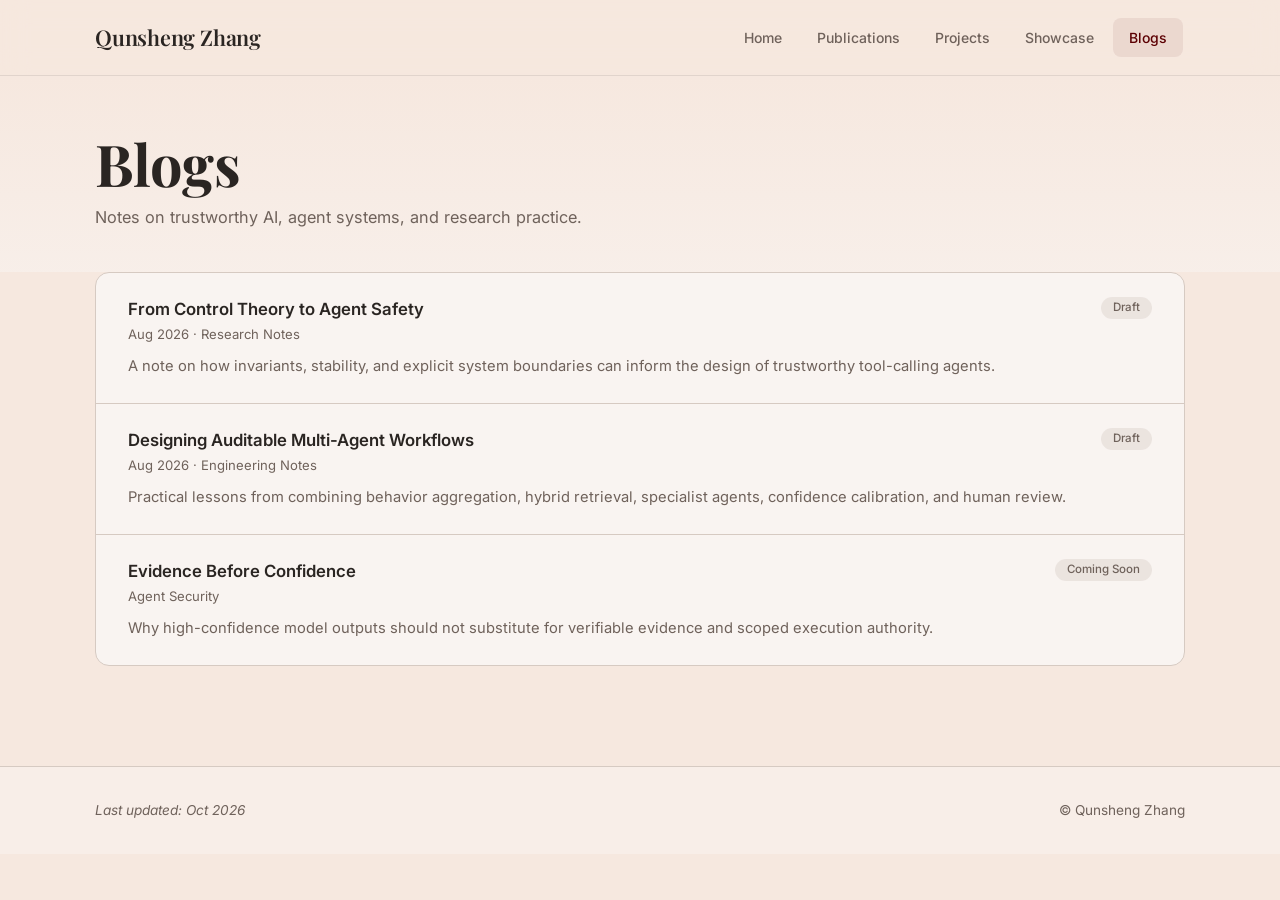
==== blog.html @ fd95a117 "Redesign site with warm editorial academic style" ====
<!doctype html>
<html lang="en">
  <head>
    <meta charset="utf-8" />
    <meta name="viewport" content="width=device-width, initial-scale=1, shrink-to-fit=no" />
    <meta name="theme-color" content="#f6e8df" />
    <title>Blogs - Qunsheng Zhang</title>
    <link rel="stylesheet" href="https://cdnjs.cloudflare.com/ajax/libs/twitter-bootstrap/4.6.0/css/bootstrap.min.css" />
    <link rel="stylesheet" href="https://cdnjs.cloudflare.com/ajax/libs/font-awesome/6.5.1/css/all.min.css" />
    <link rel="preconnect" href="https://fonts.googleapis.com" />
    <link rel="preconnect" href="https://fonts.gstatic.com" crossorigin />
    <link
      href="https://fonts.googleapis.com/css2?family=Inter:wght@400;500;600;700&family=Playfair+Display:wght@400;500;600;700&display=swap"
      rel="stylesheet"
    />
    <link rel="icon" href="assets/favicon.svg" type="image/svg+xml" />
    <link rel="stylesheet" href="styles.css" />
  </head>
  <body class="bg-light">
    <nav class="navbar navbar-expand-md navbar-light fixed-top mb-5">
      <div class="container">
        <a class="navbar-brand" href="index.html">Qunsheng Zhang</a>
        <button class="navbar-toggler" type="button" data-toggle="collapse" data-target="#navbarResponsive" aria-controls="navbarResponsive" aria-expanded="false" aria-label="Toggle navigation"><i class="fas fa-bars"></i> Menu</button>
        <div class="collapse navbar-collapse" id="navbarResponsive">
          <ul class="navbar-nav ml-auto">
            <li class="nav-item"><a class="nav-link" href="index.html">Home</a></li>
            <li class="nav-item"><a class="nav-link" href="publications.html">Publications</a></li>
            <li class="nav-item"><a class="nav-link" href="projects.html">Projects</a></li>
            <li class="nav-item"><a class="nav-link" href="showcase.html">Showcase</a></li>
            <li class="nav-item active"><a class="nav-link" href="blog.html">Blogs</a></li>
          </ul>
        </div>
      </div>
    </nav>

    <main>
      <section class="page-hero">
        <div class="container">
          <h1>Blogs</h1>
          <p>Notes on trustworthy AI, agent systems, and research practice.</p>
        </div>
      </section>

      <section class="section">
        <div class="container">
          <div class="panel panel-flush">
            <article class="blog-item">
              <div class="d-flex align-items-start">
                <h5>From Control Theory to Agent Safety</h5>
                <span class="badge badge-light blog-status">Draft</span>
              </div>
              <p class="blog-meta">Aug 2026 · Research Notes</p>
              <p>A note on how invariants, stability, and explicit system boundaries can inform the design of trustworthy tool-calling agents.</p>
            </article>

            <article class="blog-item">
              <div class="d-flex align-items-start">
                <h5>Designing Auditable Multi-Agent Workflows</h5>
                <span class="badge badge-light blog-status">Draft</span>
              </div>
              <p class="blog-meta">Aug 2026 · Engineering Notes</p>
              <p>Practical lessons from combining behavior aggregation, hybrid retrieval, specialist agents, confidence calibration, and human review.</p>
            </article>

            <article class="blog-item">
              <div class="d-flex align-items-start">
                <h5>Evidence Before Confidence</h5>
                <span class="badge badge-light blog-status">Coming Soon</span>
              </div>
              <p class="blog-meta">Agent Security</p>
              <p>Why high-confidence model outputs should not substitute for verifiable evidence and scoped execution authority.</p>
            </article>
          </div>
        </div>
      </section>
    </main>

    <footer class="footer">
      <div class="container">
        <div class="row">
          <div class="col-6"><div><i>Last updated: Oct 2026</i></div></div>
          <div class="col-6"><div class="text-right">© <span id="year"></span> Qunsheng Zhang</div></div>
        </div>
      </div>
    </footer>
    <script src="https://cdnjs.cloudflare.com/ajax/libs/jquery/3.5.1/jquery.min.js"></script>
    <script src="https://cdnjs.cloudflare.com/ajax/libs/popper.js/1.14.7/umd/popper.min.js"></script>
    <script src="https://cdnjs.cloudflare.com/ajax/libs/twitter-bootstrap/4.6.0/js/bootstrap.min.js"></script>
    <script src="script.js"></script>
  </body>
</html>
---- styles.css ----
@charset "utf-8";

/* ------------------------------------------------------------------
   Design tokens
------------------------------------------------------------------ */
:root {
  --bg: #f6e8df;
  --bg-soft: #f9f4f1;
  --card: #f9f4f1;
  --fg: #2a2522;
  --muted: #e0d7d1;
  --muted-fg: #6f625b;
  --border: #d6cac2;
  --primary: #5c0003;
  --primary-soft: rgba(92, 0, 3, 0.07);
  --primary-fg: #fbf0e9;
  --serif: "Playfair Display", Georgia, "Times New Roman", serif;
  --sans: "Inter", system-ui, -apple-system, "Segoe UI", sans-serif;
  --radius: 14px;
  --maxw: 1120px;
}

/* ------------------------------------------------------------------
   Base
------------------------------------------------------------------ */
* {
  -webkit-font-smoothing: antialiased;
  -moz-osx-font-smoothing: grayscale;
}

html {
  scroll-behavior: smooth;
}

body {
  padding-top: 76px;
  background-color: var(--bg);
  color: var(--fg);
  font-family: var(--sans);
  font-size: 1rem;
  line-height: 1.7;
}

h1,
h2,
h3,
h4,
.h1,
.h2,
.h3,
.h4 {
  font-family: var(--serif);
  font-weight: 600;
  letter-spacing: -0.01em;
  color: var(--fg);
}

h1 {
  font-size: clamp(2.5rem, 4.5vw, 3.6rem);
  font-weight: 700;
  line-height: 1.08;
}

h2 {
  font-size: clamp(1.7rem, 3vw, 2.2rem);
  line-height: 1.2;
}

h3 {
  font-size: 1.45rem;
}

h5,
.h5 {
  font-family: var(--sans);
  font-size: 1.05rem;
  font-weight: 600;
  line-height: 1.45;
  letter-spacing: 0;
  color: var(--fg);
}

h6,
.h6 {
  font-family: var(--sans);
  font-size: 0.72rem;
  font-weight: 600;
  letter-spacing: 0.14em;
  text-transform: uppercase;
  color: var(--muted-fg);
}

p {
  margin-bottom: 1rem;
}

a {
  color: var(--primary);
  text-decoration: none;
  transition: color 0.18s ease, opacity 0.18s ease;
}

a:hover {
  color: var(--primary);
  text-decoration: underline;
  text-underline-offset: 2px;
}

strong,
b {
  font-weight: 600;
  color: var(--fg);
}

em {
  font-style: italic;
}

hr {
  margin: 2rem 0;
  border-top: 1px solid var(--border);
}

::selection {
  background: rgba(92, 0, 3, 0.14);
}

.text-muted {
  color: var(--muted-fg) !important;
}

.small,
small {
  font-size: 0.86rem;
}

.bg-light {
  background-color: var(--bg) !important;
}

.bg-white {
  background-color: var(--card) !important;
}

.border-gray {
  border-color: var(--border) !important;
}

.no-break {
  white-space: nowrap;
}

.container {
  max-width: var(--maxw);
}

/* ------------------------------------------------------------------
   Navigation
------------------------------------------------------------------ */
.navbar {
  min-height: 76px;
  padding: 0.55rem 0;
  background-color: rgba(246, 232, 223, 0.88) !important;
  -webkit-backdrop-filter: blur(14px);
  backdrop-filter: blur(14px);
  border-bottom: 1px solid rgba(214, 202, 194, 0.65);
}

.navbar-brand {
  font-family: var(--serif);
  font-size: 1.35rem;
  font-weight: 600;
  color: var(--fg) !important;
  letter-spacing: -0.01em;
}

.navbar-brand strong {
  font-weight: 600;
}

.navbar-brand:hover {
  color: var(--primary) !important;
  text-decoration: none;
}

.navbar-nav .nav-link {
  margin: 0 0.1rem;
  padding: 0.48rem 1rem !important;
  border-radius: 8px;
  color: var(--muted-fg) !important;
  font-family: var(--sans);
  font-size: 0.875rem;
  font-weight: 500;
  transition: background-color 0.18s ease, color 0.18s ease;
}

.navbar-nav .nav-link:hover {
  background-color: rgba(224, 215, 209, 0.55);
  color: var(--fg) !important;
  text-decoration: none;
}

.navbar-nav .nav-item.active .nav-link {
  background-color: var(--primary-soft);
  color: var(--primary) !important;
}

.navbar-toggler {
  padding: 0.4rem 0.7rem;
  border: 1px solid var(--border);
  border-radius: 8px;
  color: var(--muted-fg);
  font-size: 0.8rem;
}

.navbar-toggler:focus {
  outline: none;
  box-shadow: none;
}

/* ------------------------------------------------------------------
   Home hero
------------------------------------------------------------------ */
.hero {
  padding: 4.5rem 0 3.25rem;
  background: linear-gradient(180deg, var(--bg) 0%, rgba(249, 244, 241, 0.55) 100%);
}

.hero-grid {
  display: grid;
  grid-template-columns: 218px minmax(0, 1fr);
  gap: 3.25rem;
  align-items: start;
}

.hero-portrait img {
  display: block;
  width: 100%;
  aspect-ratio: 1 / 1;
  object-fit: cover;
  border: 1px solid var(--border);
  border-radius: 20px;
  box-shadow: 0 18px 40px -26px rgba(42, 37, 34, 0.55);
}

.profile-name {
  margin-bottom: 0.55rem;
}

.name-cn {
  display: inline-block;
  margin-left: 0.45rem;
  color: var(--muted-fg);
  font-family: var(--sans);
  font-size: 0.95rem;
  font-weight: 500;
  letter-spacing: 0.08em;
  vertical-align: middle;
}

.hero-tagline {
  margin-bottom: 1.5rem;
  color: var(--muted-fg);
  font-size: 1rem;
}

.hero-tagline i {
  margin-right: 0.3rem;
  color: var(--primary);
}

.hero-bio {
  color: var(--muted-fg);
  font-size: 1.02rem;
  line-height: 1.78;
}

.hero-bio p:last-child {
  margin-bottom: 0;
}

.hero-bio strong {
  color: var(--fg);
  font-weight: 600;
}

.interest-tags {
  display: flex;
  flex-wrap: wrap;
  gap: 0.5rem;
  margin: 1.6rem 0 1.75rem;
}

.interest-tags span,
.tag {
  display: inline-flex;
  align-items: center;
  padding: 0.3rem 0.85rem;
  border: 1px solid var(--border);
  border-radius: 999px;
  color: var(--muted-fg);
  font-size: 0.8rem;
  font-weight: 500;
  transition: border-color 0.18s ease, color 0.18s ease;
}

.interest-tags span:hover,
.tag:hover {
  border-color: var(--primary);
  color: var(--primary);
}

.hero-links {
  display: flex;
  flex-wrap: wrap;
  gap: 0.5rem;
}

.hero-links a {
  display: inline-flex;
  align-items: center;
  gap: 0.45rem;
  padding: 0.5rem 0.9rem;
  border-radius: 9px;
  background-color: rgba(224, 215, 209, 0.55);
  color: var(--muted-fg);
  font-size: 0.85rem;
  font-weight: 500;
  transition: background-color 0.18s ease, color 0.18s ease;
}

.hero-links a:hover {
  background-color: var(--primary);
  color: var(--primary-fg);
  text-decoration: none;
}

.hero-links i {
  font-size: 0.9rem;
}

.callout {
  display: flex;
  gap: 0.8rem;
  margin-top: 1.6rem;
  padding: 1rem 1.2rem;
  border-left: 2px solid var(--primary);
  border-radius: 0 10px 10px 0;
  background-color: rgba(92, 0, 3, 0.045);
  color: var(--muted-fg);
  font-size: 0.92rem;
  line-height: 1.7;
}

.callout i {
  margin-top: 0.3rem;
  color: var(--primary);
}

.callout strong {
  color: var(--primary);
  font-weight: 600;
}

/* ------------------------------------------------------------------
   Sections & panels
------------------------------------------------------------------ */
.section {
  padding: 3.25rem 0;
}

.section-alt {
  background-color: rgba(249, 244, 241, 0.55);
}

.section-head {
  margin-bottom: 1.75rem;
}

.section-head h2 {
  margin: 0;
}

.section-lead {
  max-width: 720px;
  margin: 0.45rem 0 0;
  color: var(--muted-fg);
  font-size: 1rem;
}

.section-head-row {
  display: flex;
  align-items: flex-end;
  justify-content: space-between;
  gap: 1rem;
  margin-bottom: 1.75rem;
}

.section-head-row h2 {
  margin: 0;
}

.section-head-row .more-link {
  flex: none;
  font-size: 0.88rem;
  font-weight: 500;
}

.page-hero + .section {
  padding-top: 0;
}

.panel {
  padding: 1.75rem 2rem;
  border: 1px solid var(--border);
  border-radius: var(--radius);
  background-color: var(--card);
}

.panel-flush {
  padding: 0;
  overflow: hidden;
}

.panel-title {
  margin: 0;
  padding: 1.25rem 2rem;
  border-bottom: 1px solid var(--border);
  font-family: var(--serif);
  font-size: 1.3rem;
  font-weight: 600;
}

.panel-body {
  padding: 1.25rem 2rem;
}

.col-label {
  margin-bottom: 0.35rem;
  color: var(--muted-fg);
  font-size: 0.72rem;
  font-weight: 600;
  letter-spacing: 0.14em;
  text-transform: uppercase;
}

/* Page heading (subpages) */
.page-hero {
  padding: 3.5rem 0 2.5rem;
  background: linear-gradient(180deg, var(--bg) 0%, rgba(249, 244, 241, 0.55) 100%);
}

.page-hero h1 {
  margin-bottom: 0.6rem;
}

.page-hero p {
  max-width: 720px;
  margin: 0;
  color: var(--muted-fg);
  font-size: 1.02rem;
}

/* ------------------------------------------------------------------
   Lists: timeline, news, awards
------------------------------------------------------------------ */
.timeline-item {
  display: flex;
  gap: 0.85rem;
  padding: 0.85rem 0;
  border-bottom: 1px solid rgba(214, 202, 194, 0.65);
}

.timeline-item:last-child {
  border-bottom: 0;
  padding-bottom: 0;
}

.timeline-item:first-child {
  padding-top: 0;
}

.timeline-item img {
  flex: none;
  width: 22px;
  height: 22px;
  margin-top: 0.3rem;
  object-fit: contain;
}

.timeline-main {
  flex: 1;
  min-width: 0;
}

.timeline-title {
  color: var(--fg);
  font-size: 0.97rem;
  font-weight: 500;
}

.timeline-title a {
  color: var(--fg);
}

.timeline-title a:hover {
  color: var(--primary);
}

.timeline-sub {
  color: var(--muted-fg);
  font-size: 0.85rem;
}

.timeline-meta {
  display: block;
  color: var(--muted-fg);
  font-size: 0.85rem;
}

.timeline-meta em {
  display: block;
  margin-top: 0.1rem;
  color: var(--muted-fg);
  font-size: 0.78rem;
  font-style: normal;
  white-space: nowrap;
}

.news-item {
  display: flex;
  align-items: baseline;
  gap: 1.1rem;
  padding: 0.8rem 2rem;
  border-bottom: 1px solid rgba(214, 202, 194, 0.65);
  font-size: 0.94rem;
}

.news-item:last-child {
  border-bottom: 0;
}

.news-item .news-text {
  flex: 1;
  color: var(--fg);
}

.news-item .news-text .label {
  color: var(--primary);
  font-weight: 500;
}

.news-date {
  flex: none;
  color: var(--muted-fg);
  font-size: 0.8rem;
  font-style: italic;
  white-space: nowrap;
}

.award-list {
  margin: 0;
  padding: 0;
  list-style: none;
}

.award-list li {
  display: block;
  padding: 0.55rem 0;
  border-bottom: 1px solid rgba(214, 202, 194, 0.65);
  color: var(--muted-fg);
  font-size: 0.9rem;
  line-height: 1.55;
}

.award-list li:last-child {
  border-bottom: 0;
}

.award-list em {
  display: block;
  margin-top: 0.1rem;
  font-size: 0.78rem;
  font-style: normal;
  white-space: nowrap;
}

/* ------------------------------------------------------------------
   Publications
------------------------------------------------------------------ */
.pub-row {
  display: flex;
  gap: 1.75rem;
  padding: 1.6rem 2rem;
  border-bottom: 1px solid var(--border);
  transition: background-color 0.18s ease;
}

.pub-row:last-child {
  border-bottom: 0;
}

.pub-row:hover {
  background-color: rgba(224, 215, 209, 0.18);
}

.pub-cover {
  flex: none;
  width: 190px;
}

.pub-cover img {
  display: block;
  width: 100%;
  height: auto;
  border: 1px solid var(--border);
  border-radius: 10px;
  background-color: #fff;
}

.pub-main {
  flex: 1;
  min-width: 0;
}

.pub-main h5 {
  margin-bottom: 0.35rem;
}

.pub-authors {
  margin-bottom: 0.15rem;
  color: var(--muted-fg);
  font-size: 0.88rem;
}

.pub-authors strong {
  color: var(--fg);
}

.pub-venue {
  margin-bottom: 0.6rem;
  color: var(--muted-fg);
  font-size: 0.88rem;
}

.pub-abstract {
  margin-bottom: 0.6rem;
  color: var(--muted-fg);
  font-size: 0.9rem;
  line-height: 1.65;
}

.pub-links {
  display: flex;
  flex-wrap: wrap;
  gap: 0.8rem;
  font-size: 0.85rem;
  font-weight: 500;
}

.pub-links span {
  color: var(--muted-fg);
}

/* ------------------------------------------------------------------
   Cards (projects, showcase, blog)
------------------------------------------------------------------ */
.card {
  border: 1px solid var(--border);
  border-radius: var(--radius);
  background-color: var(--card);
  box-shadow: none;
  transition: border-color 0.2s ease, transform 0.2s ease;
}

.card:hover {
  border-color: rgba(92, 0, 3, 0.35);
}

.card-body {
  padding: 1.6rem;
}

.card-title {
  margin-bottom: 0.4rem;
}

.card-img-top {
  border-top-left-radius: calc(var(--radius) - 1px);
  border-top-right-radius: calc(var(--radius) - 1px);
}

.project-cover {
  width: 100%;
  height: auto;
  aspect-ratio: 3 / 2;
  object-fit: cover;
  border-bottom: 1px solid var(--border);
}

.showcase-photo {
  width: 100%;
  height: auto;
  aspect-ratio: 3 / 2;
  object-fit: cover;
  border-bottom: 1px solid var(--border);
}

.card-tags {
  display: flex;
  flex-wrap: wrap;
  gap: 0.4rem;
  margin-top: 0.9rem;
}

.blog-item {
  padding: 1.5rem 2rem;
  border-bottom: 1px solid var(--border);
}

.blog-item:last-child {
  border-bottom: 0;
}

.blog-item h5 {
  margin-bottom: 0.15rem;
}

.blog-meta {
  margin-bottom: 0.5rem;
  color: var(--muted-fg);
  font-size: 0.82rem;
}

.blog-item p:last-child {
  margin-bottom: 0;
  color: var(--muted-fg);
  font-size: 0.92rem;
}

.blog-status {
  flex: none;
  margin-left: auto;
}

/* ------------------------------------------------------------------
   Badges & buttons
------------------------------------------------------------------ */
.badge {
  padding: 0.28rem 0.7rem;
  border: 1px solid var(--border);
  border-radius: 999px;
  background-color: transparent;
  color: var(--muted-fg);
  font-family: var(--sans);
  font-size: 0.72rem;
  font-weight: 500;
  letter-spacing: 0;
  vertical-align: 1px;
}

.badge-pill {
  border-radius: 999px;
}

.badge-success {
  border-color: rgba(47, 93, 71, 0.28);
  background-color: rgba(47, 93, 71, 0.08);
  color: #2f5d47;
}

.badge-warning {
  border-color: rgba(122, 90, 30, 0.28);
  background-color: rgba(122, 90, 30, 0.08);
  color: #7a5a1e;
}

.badge-light {
  border-color: transparent;
  background-color: rgba(224, 215, 209, 0.55);
  color: var(--muted-fg);
}

.btn {
  border-radius: 8px;
  font-family: var(--sans);
  font-size: 0.85rem;
  font-weight: 500;
}

.btn-primary {
  border-color: var(--primary);
  background-color: var(--primary);
  color: var(--primary-fg);
}

.btn-primary:hover,
.btn-primary:focus {
  border-color: #470002;
  background-color: #470002;
  color: var(--primary-fg);
}

/* ------------------------------------------------------------------
   Footer & misc
------------------------------------------------------------------ */
[id] {
  scroll-margin-top: 90px;
}

a:focus-visible,
button:focus-visible {
  outline: 2px solid var(--primary);
  outline-offset: 2px;
}

.modal-content {
  border: 1px solid var(--border);
  border-radius: var(--radius);
  background-color: var(--card);
}

.modal-footer {
  border-top: 1px solid var(--border);
}

.footer {
  margin-top: 3rem;
  padding: 2rem 0;
  border-top: 1px solid var(--border);
  background-color: rgba(249, 244, 241, 0.55);
  color: var(--muted-fg);
  font-size: 0.85rem;
}

.footer .row {
  margin-top: 0 !important;
  margin-bottom: 0 !important;
}

.visitor-counter {
  padding: 2.5rem 0 1rem;
  text-align: center;
}

.visitor-counter img {
  max-width: 100%;
  height: auto;
  opacity: 0.75;
}

.wechat-icon {
  color: #2aae67;
  font-size: 3rem;
}

.email-text {
  font-family: var(--sans);
  letter-spacing: 0.01em;
}

.item-badge {
  width: 18px;
  height: 18px;
  object-fit: contain;
}

.inline-badge {
  height: 16px;
  margin-right: 4px;
  vertical-align: -10%;
}

/* Toolbox */
.toolbox p {
  margin-bottom: 0.7rem;
  color: var(--muted-fg);
  font-size: 0.94rem;
}

.toolbox p:last-child {
  margin-bottom: 0;
}

.toolbox strong {
  color: var(--fg);
}

/* ------------------------------------------------------------------
   Responsive
------------------------------------------------------------------ */
@media (max-width: 991.98px) {
  .hero-grid {
    grid-template-columns: 170px minmax(0, 1fr);
    gap: 2.25rem;
  }

  .pub-cover {
    width: 150px;
  }
}

@media (max-width: 767.98px) {
  body {
    padding-top: 68px;
  }

  .navbar {
    min-height: 68px;
  }

  .navbar-collapse {
    padding: 0.4rem 0 0.6rem;
  }

  .navbar-nav .nav-link {
    padding: 0.55rem 0.8rem !important;
  }

  .hero {
    padding: 2.5rem 0 2rem;
  }

  .hero-grid {
    grid-template-columns: 1fr;
    gap: 1.6rem;
  }

  .hero-portrait img {
    width: 132px;
    height: 132px;
    border-radius: 16px;
  }

  .profile-name {
    font-size: 2.4rem;
  }

  .name-cn {
    display: block;
    margin: 0.25rem 0 0;
  }

  .hero-bio {
    font-size: 0.97rem;
  }

  .section {
    padding: 2.25rem 0;
  }

  .page-hero {
    padding: 2.5rem 0 1.75rem;
  }

  .panel {
    padding: 1.25rem;
  }

  .panel-title {
    padding: 1rem 1.25rem;
  }

  .panel-body {
    padding: 1rem 1.25rem;
  }

  .pub-row {
    flex-direction: column;
    gap: 0.9rem;
    padding: 1.25rem;
  }

  .pub-cover {
    width: 100%;
  }

  .news-item {
    flex-wrap: wrap;
    gap: 0.35rem 0.75rem;
    padding: 0.85rem 1.25rem;
  }

  .news-item .news-text {
    flex-basis: 100%;
  }

  .news-date {
    margin-left: auto;
  }

  .blog-item {
    padding: 1.25rem;
  }

  .section-head-row {
    align-items: flex-start;
    flex-direction: column;
    gap: 0.35rem;
  }

  .card-body {
    padding: 1.25rem;
  }

  .award-list li {
    gap: 0.5rem;
  }
}

@media (max-width: 420px) {
  .navbar .container {
    padding-right: 0.75rem;
    padding-left: 0.75rem;
  }

  .profile-name {
    font-size: 2.1rem;
  }

  .interest-tags span {
    padding: 0.25rem 0.7rem;
    font-size: 0.76rem;
  }
}
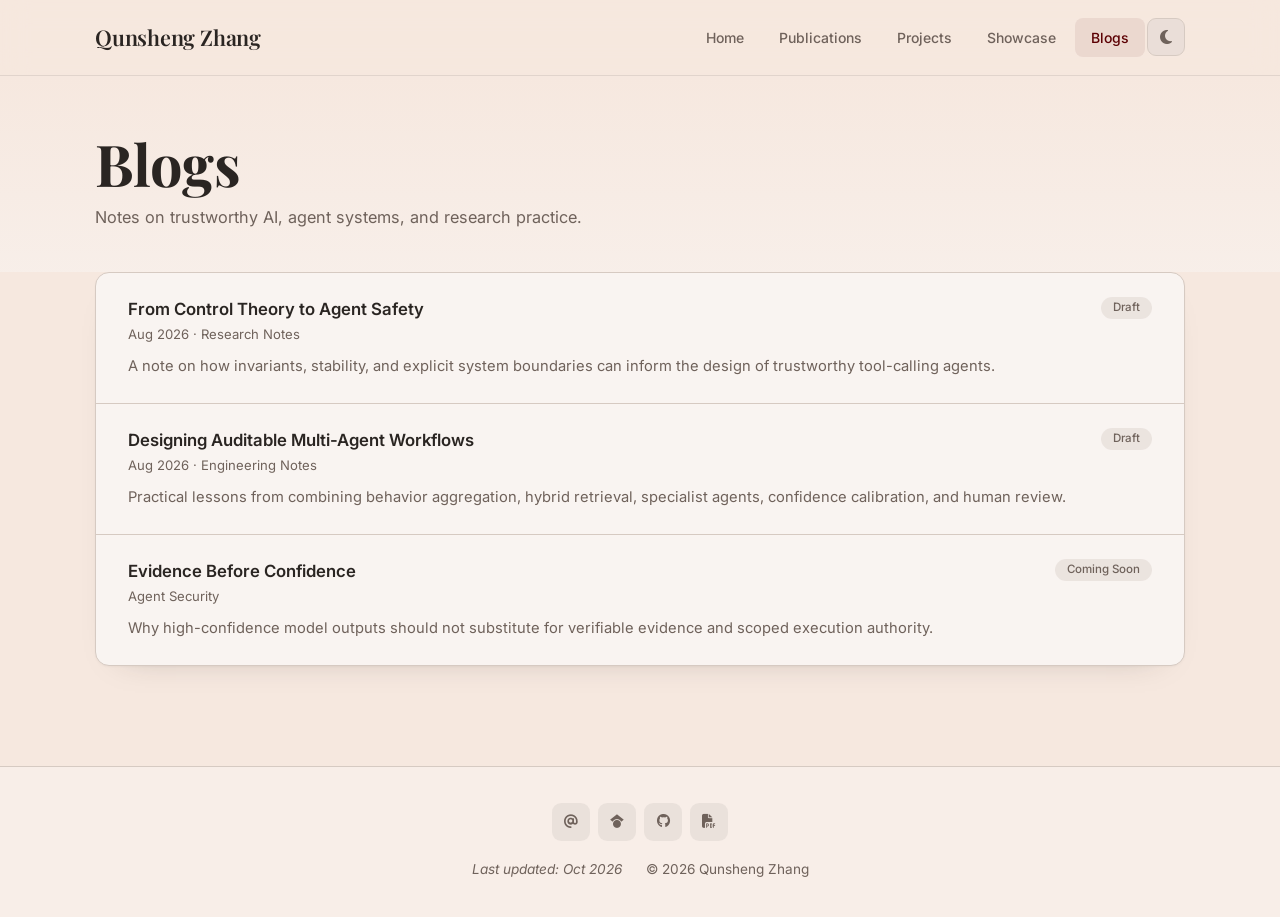
==== commit da9202f3: "Polish UI: theme toggle, motion, footer icons, print styles" ====
--- a/blog.html
+++ b/blog.html
@@ -14,13 +14,22 @@
       rel="stylesheet"
     />
     <link rel="icon" href="assets/favicon.svg" type="image/svg+xml" />
-    <link rel="stylesheet" href="styles.css" />
+    <link rel="stylesheet" href="styles.css?v=20261106" />
+    <script>
+      (function () {
+        try {
+          var t = localStorage.getItem("qs-theme");
+          if (!t) t = window.matchMedia("(prefers-color-scheme: dark)").matches ? "dark" : "light";
+          document.documentElement.setAttribute("data-theme", t);
+        } catch (e) {}
+      })();
+    </script>
   </head>
   <body class="bg-light">
     <nav class="navbar navbar-expand-md navbar-light fixed-top mb-5">
       <div class="container">
         <a class="navbar-brand" href="index.html">Qunsheng Zhang</a>
-        <button class="navbar-toggler" type="button" data-toggle="collapse" data-target="#navbarResponsive" aria-controls="navbarResponsive" aria-expanded="false" aria-label="Toggle navigation"><i class="fas fa-bars"></i> Menu</button>
+        
         <div class="collapse navbar-collapse" id="navbarResponsive">
           <ul class="navbar-nav ml-auto">
             <li class="nav-item"><a class="nav-link" href="index.html">Home</a></li>
@@ -29,6 +38,11 @@
             <li class="nav-item"><a class="nav-link" href="showcase.html">Showcase</a></li>
             <li class="nav-item active"><a class="nav-link" href="blog.html">Blogs</a></li>
           </ul>
+        </div>
+      
+        <div class="navbar-actions">
+          <button class="theme-toggle" type="button" aria-label="Toggle color theme"><i class="fas fa-moon icon-moon"></i><i class="fas fa-sun icon-sun"></i></button>
+          <button class="navbar-toggler" type="button" data-toggle="collapse" data-target="#navbarResponsive" aria-controls="navbarResponsive" aria-expanded="false" aria-label="Toggle navigation"><i class="fas fa-bars"></i> Menu</button>
         </div>
       </div>
     </nav>
@@ -75,17 +89,23 @@
       </section>
     </main>
 
-    <footer class="footer">
+        <footer class="footer">
       <div class="container">
-        <div class="row">
-          <div class="col-6"><div><i>Last updated: Oct 2026</i></div></div>
-          <div class="col-6"><div class="text-right">© <span id="year"></span> Qunsheng Zhang</div></div>
+        <div class="footer-icons">
+          <a href="mailto:qunsheng815@gmail.com" aria-label="Email"><i class="fas fa-at"></i></a>
+          <a href="https://scholar.google.com/citations?user=bciwAu0AAAAJ&amp;hl=zh-CN&amp;authuser=1" target="_blank" rel="noreferrer" aria-label="Google Scholar"><i class="fa-brands fa-google-scholar"></i></a>
+          <a href="https://github.com/Qunsheng-Zhang" target="_blank" rel="noreferrer" aria-label="GitHub"><i class="fab fa-github"></i></a>
+          <a href="assets/Qunsheng-Zhang-Resume.pdf?v=202610" target="_blank" aria-label="Curriculum Vitae"><i class="fas fa-file-pdf"></i></a>
+        </div>
+        <div class="footer-meta">
+          <span><i>Last updated: Oct 2026</i></span>
+          <span>© <span id="year"></span> Qunsheng Zhang</span>
         </div>
       </div>
     </footer>
     <script src="https://cdnjs.cloudflare.com/ajax/libs/jquery/3.5.1/jquery.min.js"></script>
     <script src="https://cdnjs.cloudflare.com/ajax/libs/popper.js/1.14.7/umd/popper.min.js"></script>
     <script src="https://cdnjs.cloudflare.com/ajax/libs/twitter-bootstrap/4.6.0/js/bootstrap.min.js"></script>
-    <script src="script.js"></script>
+    <script src="script.js?v=20261106"></script>
   </body>
 </html>
--- a/styles.css
+++ b/styles.css
@@ -5,19 +5,62 @@
 ------------------------------------------------------------------ */
 :root {
   --bg: #f6e8df;
-  --bg-soft: #f9f4f1;
+  --bg-soft: rgba(249, 244, 241, 0.55);
   --card: #f9f4f1;
   --fg: #2a2522;
   --muted: #e0d7d1;
   --muted-fg: #6f625b;
   --border: #d6cac2;
+  --divider: rgba(214, 202, 194, 0.65);
   --primary: #5c0003;
+  --primary-fg: #fbf0e9;
   --primary-soft: rgba(92, 0, 3, 0.07);
-  --primary-fg: #fbf0e9;
+  --primary-tint: rgba(92, 0, 3, 0.045);
+  --chip-bg: rgba(224, 215, 209, 0.55);
+  --hover-bg: rgba(224, 215, 209, 0.18);
+  --cover-bg: #ffffff;
+  --nav-bg: rgba(246, 232, 223, 0.88);
+  --ok-fg: #2f5d47;
+  --ok-bg: rgba(47, 93, 71, 0.08);
+  --ok-border: rgba(47, 93, 71, 0.28);
+  --warn-fg: #7a5a1e;
+  --warn-bg: rgba(122, 90, 30, 0.08);
+  --warn-border: rgba(122, 90, 30, 0.28);
+  --shadow-card: 0 1px 2px rgba(42, 37, 34, 0.03), 0 14px 34px -28px rgba(42, 37, 34, 0.35);
+  --shadow-portrait: 0 18px 40px -26px rgba(42, 37, 34, 0.55);
   --serif: "Playfair Display", Georgia, "Times New Roman", serif;
   --sans: "Inter", system-ui, -apple-system, "Segoe UI", sans-serif;
   --radius: 14px;
   --maxw: 1120px;
+  color-scheme: light;
+}
+
+:root[data-theme="dark"] {
+  --bg: #17120f;
+  --bg-soft: rgba(31, 25, 21, 0.6);
+  --card: #1e1814;
+  --fg: #ece2da;
+  --muted: #3a312a;
+  --muted-fg: #b3a49a;
+  --border: #362c25;
+  --divider: rgba(54, 44, 37, 0.9);
+  --primary: #d99a8e;
+  --primary-fg: #1a1411;
+  --primary-soft: rgba(217, 154, 142, 0.12);
+  --primary-tint: rgba(217, 154, 142, 0.07);
+  --chip-bg: rgba(58, 49, 42, 0.6);
+  --hover-bg: rgba(58, 49, 42, 0.4);
+  --cover-bg: #241c17;
+  --nav-bg: rgba(23, 18, 15, 0.86);
+  --ok-fg: #8fbf9f;
+  --ok-bg: rgba(143, 191, 159, 0.12);
+  --ok-border: rgba(143, 191, 159, 0.3);
+  --warn-fg: #d9b36a;
+  --warn-bg: rgba(217, 179, 106, 0.12);
+  --warn-border: rgba(217, 179, 106, 0.3);
+  --shadow-card: 0 1px 2px rgba(0, 0, 0, 0.3), 0 18px 40px -30px rgba(0, 0, 0, 0.7);
+  --shadow-portrait: 0 18px 40px -24px rgba(0, 0, 0, 0.8);
+  color-scheme: dark;
 }
 
 /* ------------------------------------------------------------------
@@ -39,6 +82,7 @@
   font-family: var(--sans);
   font-size: 1rem;
   line-height: 1.7;
+  transition: background-color 0.3s ease, color 0.3s ease;
 }
 
 h1,
@@ -53,6 +97,7 @@
   font-weight: 600;
   letter-spacing: -0.01em;
   color: var(--fg);
+  text-wrap: balance;
 }
 
 h1 {
@@ -97,7 +142,7 @@
 a {
   color: var(--primary);
   text-decoration: none;
-  transition: color 0.18s ease, opacity 0.18s ease;
+  transition: color 0.18s ease;
 }
 
 a:hover {
@@ -112,17 +157,28 @@
   color: var(--fg);
 }
 
-em {
-  font-style: italic;
-}
-
 hr {
   margin: 2rem 0;
   border-top: 1px solid var(--border);
 }
 
 ::selection {
-  background: rgba(92, 0, 3, 0.14);
+  background: var(--primary-soft);
+  color: var(--fg);
+}
+
+::-webkit-scrollbar {
+  width: 10px;
+}
+
+::-webkit-scrollbar-track {
+  background: var(--bg);
+}
+
+::-webkit-scrollbar-thumb {
+  background: var(--muted);
+  border-radius: 999px;
+  border: 2px solid var(--bg);
 }
 
 .text-muted {
@@ -152,6 +208,74 @@
 
 .container {
   max-width: var(--maxw);
+}
+
+a:focus-visible,
+button:focus-visible {
+  outline: 2px solid var(--primary);
+  outline-offset: 2px;
+}
+
+[id] {
+  scroll-margin-top: 90px;
+}
+
+/* ------------------------------------------------------------------
+   Motion
+------------------------------------------------------------------ */
+@keyframes rise {
+  from {
+    opacity: 0;
+    transform: translateY(14px);
+  }
+  to {
+    opacity: 1;
+    transform: none;
+  }
+}
+
+.hero-portrait,
+.hero-body > * {
+  animation: rise 0.6s cubic-bezier(0.22, 0.61, 0.36, 1) both;
+}
+
+.hero-body > :nth-child(1) { animation-delay: 0.06s; }
+.hero-body > :nth-child(2) { animation-delay: 0.12s; }
+.hero-body > :nth-child(3) { animation-delay: 0.18s; }
+.hero-body > :nth-child(4) { animation-delay: 0.24s; }
+.hero-body > :nth-child(5) { animation-delay: 0.3s; }
+.hero-body > :nth-child(6) { animation-delay: 0.36s; }
+
+.reveal {
+  opacity: 0;
+  transform: translateY(16px);
+  transition: opacity 0.6s cubic-bezier(0.22, 0.61, 0.36, 1), transform 0.6s cubic-bezier(0.22, 0.61, 0.36, 1);
+}
+
+.reveal.in {
+  opacity: 1;
+  transform: none;
+}
+
+@media (prefers-reduced-motion: reduce) {
+  html {
+    scroll-behavior: auto;
+  }
+
+  .hero-portrait,
+  .hero-body > * {
+    animation: none;
+  }
+
+  .reveal {
+    opacity: 1;
+    transform: none;
+    transition: none;
+  }
+
+  * {
+    transition-duration: 0.01ms !important;
+  }
 }
 
 /* ------------------------------------------------------------------
@@ -160,10 +284,15 @@
 .navbar {
   min-height: 76px;
   padding: 0.55rem 0;
-  background-color: rgba(246, 232, 223, 0.88) !important;
+  background-color: var(--nav-bg) !important;
   -webkit-backdrop-filter: blur(14px);
   backdrop-filter: blur(14px);
-  border-bottom: 1px solid rgba(214, 202, 194, 0.65);
+  border-bottom: 1px solid var(--divider);
+  transition: box-shadow 0.25s ease, background-color 0.3s ease;
+}
+
+.navbar.scrolled {
+  box-shadow: 0 10px 30px -22px rgba(0, 0, 0, 0.45);
 }
 
 .navbar-brand {
@@ -172,10 +301,6 @@
   font-weight: 600;
   color: var(--fg) !important;
   letter-spacing: -0.01em;
-}
-
-.navbar-brand strong {
-  font-weight: 600;
 }
 
 .navbar-brand:hover {
@@ -195,7 +320,7 @@
 }
 
 .navbar-nav .nav-link:hover {
-  background-color: rgba(224, 215, 209, 0.55);
+  background-color: var(--chip-bg);
   color: var(--fg) !important;
   text-decoration: none;
 }
@@ -203,6 +328,41 @@
 .navbar-nav .nav-item.active .nav-link {
   background-color: var(--primary-soft);
   color: var(--primary) !important;
+}
+
+.navbar-actions {
+  display: flex;
+  align-items: center;
+  gap: 0.45rem;
+  margin-left: auto;
+}
+
+.theme-toggle {
+  display: flex;
+  align-items: center;
+  justify-content: center;
+  width: 38px;
+  height: 38px;
+  border: 1px solid var(--border);
+  border-radius: 9px;
+  background-color: var(--chip-bg);
+  color: var(--muted-fg);
+  cursor: pointer;
+  transition: background-color 0.18s ease, color 0.18s ease, border-color 0.18s ease;
+}
+
+.theme-toggle:hover {
+  background-color: var(--primary);
+  border-color: var(--primary);
+  color: var(--primary-fg);
+}
+
+:root:not([data-theme="dark"]) .icon-sun {
+  display: none;
+}
+
+:root[data-theme="dark"] .icon-moon {
+  display: none;
 }
 
 .navbar-toggler {
@@ -223,7 +383,7 @@
 ------------------------------------------------------------------ */
 .hero {
   padding: 4.5rem 0 3.25rem;
-  background: linear-gradient(180deg, var(--bg) 0%, rgba(249, 244, 241, 0.55) 100%);
+  background: linear-gradient(180deg, var(--bg) 0%, var(--bg-soft) 100%);
 }
 
 .hero-grid {
@@ -240,7 +400,12 @@
   object-fit: cover;
   border: 1px solid var(--border);
   border-radius: 20px;
-  box-shadow: 0 18px 40px -26px rgba(42, 37, 34, 0.55);
+  box-shadow: var(--shadow-portrait);
+  transition: transform 0.35s ease, box-shadow 0.35s ease;
+}
+
+.hero-portrait img:hover {
+  transform: translateY(-3px) scale(1.01);
 }
 
 .profile-name {
@@ -301,12 +466,13 @@
   color: var(--muted-fg);
   font-size: 0.8rem;
   font-weight: 500;
-  transition: border-color 0.18s ease, color 0.18s ease;
+  transition: border-color 0.18s ease, color 0.18s ease, background-color 0.18s ease;
 }
 
 .interest-tags span:hover,
 .tag:hover {
   border-color: var(--primary);
+  background-color: var(--primary-tint);
   color: var(--primary);
 }
 
@@ -322,17 +488,18 @@
   gap: 0.45rem;
   padding: 0.5rem 0.9rem;
   border-radius: 9px;
-  background-color: rgba(224, 215, 209, 0.55);
+  background-color: var(--chip-bg);
   color: var(--muted-fg);
   font-size: 0.85rem;
   font-weight: 500;
-  transition: background-color 0.18s ease, color 0.18s ease;
+  transition: background-color 0.18s ease, color 0.18s ease, transform 0.18s ease;
 }
 
 .hero-links a:hover {
   background-color: var(--primary);
   color: var(--primary-fg);
   text-decoration: none;
+  transform: translateY(-1px);
 }
 
 .hero-links i {
@@ -346,7 +513,7 @@
   padding: 1rem 1.2rem;
   border-left: 2px solid var(--primary);
   border-radius: 0 10px 10px 0;
-  background-color: rgba(92, 0, 3, 0.045);
+  background-color: var(--primary-tint);
   color: var(--muted-fg);
   font-size: 0.92rem;
   line-height: 1.7;
@@ -370,7 +537,7 @@
 }
 
 .section-alt {
-  background-color: rgba(249, 244, 241, 0.55);
+  background-color: var(--bg-soft);
 }
 
 .section-head {
@@ -406,8 +573,12 @@
   font-weight: 500;
 }
 
-.page-hero + .section {
-  padding-top: 0;
+.section-head-row .more-link i {
+  transition: transform 0.18s ease;
+}
+
+.section-head-row .more-link:hover i {
+  transform: translateX(3px);
 }
 
 .panel {
@@ -415,6 +586,7 @@
   border: 1px solid var(--border);
   border-radius: var(--radius);
   background-color: var(--card);
+  box-shadow: var(--shadow-card);
 }
 
 .panel-flush {
@@ -447,7 +619,7 @@
 /* Page heading (subpages) */
 .page-hero {
   padding: 3.5rem 0 2.5rem;
-  background: linear-gradient(180deg, var(--bg) 0%, rgba(249, 244, 241, 0.55) 100%);
+  background: linear-gradient(180deg, var(--bg) 0%, var(--bg-soft) 100%);
 }
 
 .page-hero h1 {
@@ -459,6 +631,10 @@
   margin: 0;
   color: var(--muted-fg);
   font-size: 1.02rem;
+}
+
+.page-hero + .section {
+  padding-top: 0;
 }
 
 /* ------------------------------------------------------------------
@@ -468,7 +644,7 @@
   display: flex;
   gap: 0.85rem;
   padding: 0.85rem 0;
-  border-bottom: 1px solid rgba(214, 202, 194, 0.65);
+  border-bottom: 1px solid var(--divider);
 }
 
 .timeline-item:last-child {
@@ -525,15 +701,21 @@
   font-size: 0.78rem;
   font-style: normal;
   white-space: nowrap;
+  font-variant-numeric: tabular-nums;
 }
 
 .news-item {
   display: flex;
   align-items: baseline;
   gap: 1.1rem;
-  padding: 0.8rem 2rem;
-  border-bottom: 1px solid rgba(214, 202, 194, 0.65);
+  padding: 0.85rem 2rem;
+  border-bottom: 1px solid var(--divider);
   font-size: 0.94rem;
+  transition: background-color 0.18s ease;
+}
+
+.news-item:hover {
+  background-color: var(--hover-bg);
 }
 
 .news-item:last-child {
@@ -546,8 +728,17 @@
 }
 
 .news-item .news-text .label {
+  display: inline-block;
+  margin-right: 0.55rem;
+  padding: 0.08rem 0.5rem;
+  border-radius: 5px;
+  background-color: var(--primary-soft);
   color: var(--primary);
-  font-weight: 500;
+  font-size: 0.7rem;
+  font-weight: 600;
+  letter-spacing: 0.06em;
+  text-transform: uppercase;
+  vertical-align: 1px;
 }
 
 .news-date {
@@ -556,6 +747,7 @@
   font-size: 0.8rem;
   font-style: italic;
   white-space: nowrap;
+  font-variant-numeric: tabular-nums;
 }
 
 .award-list {
@@ -567,7 +759,7 @@
 .award-list li {
   display: block;
   padding: 0.55rem 0;
-  border-bottom: 1px solid rgba(214, 202, 194, 0.65);
+  border-bottom: 1px solid var(--divider);
   color: var(--muted-fg);
   font-size: 0.9rem;
   line-height: 1.55;
@@ -583,6 +775,7 @@
   font-size: 0.78rem;
   font-style: normal;
   white-space: nowrap;
+  font-variant-numeric: tabular-nums;
 }
 
 /* ------------------------------------------------------------------
@@ -601,7 +794,11 @@
 }
 
 .pub-row:hover {
-  background-color: rgba(224, 215, 209, 0.18);
+  background-color: var(--hover-bg);
+}
+
+.pub-row:hover h5 {
+  color: var(--primary);
 }
 
 .pub-cover {
@@ -615,7 +812,12 @@
   height: auto;
   border: 1px solid var(--border);
   border-radius: 10px;
-  background-color: #fff;
+  background-color: var(--cover-bg);
+  transition: transform 0.25s ease;
+}
+
+.pub-row:hover .pub-cover img {
+  transform: scale(1.02);
 }
 
 .pub-main {
@@ -625,6 +827,7 @@
 
 .pub-main h5 {
   margin-bottom: 0.35rem;
+  transition: color 0.18s ease;
 }
 
 .pub-authors {
@@ -669,12 +872,13 @@
   border: 1px solid var(--border);
   border-radius: var(--radius);
   background-color: var(--card);
-  box-shadow: none;
-  transition: border-color 0.2s ease, transform 0.2s ease;
+  box-shadow: var(--shadow-card);
+  transition: border-color 0.2s ease, transform 0.2s ease, box-shadow 0.2s ease;
 }
 
 .card:hover {
-  border-color: rgba(92, 0, 3, 0.35);
+  border-color: var(--primary);
+  transform: translateY(-2px);
 }
 
 .card-body {
@@ -690,14 +894,7 @@
   border-top-right-radius: calc(var(--radius) - 1px);
 }
 
-.project-cover {
-  width: 100%;
-  height: auto;
-  aspect-ratio: 3 / 2;
-  object-fit: cover;
-  border-bottom: 1px solid var(--border);
-}
-
+.project-cover,
 .showcase-photo {
   width: 100%;
   height: auto;
@@ -716,6 +913,11 @@
 .blog-item {
   padding: 1.5rem 2rem;
   border-bottom: 1px solid var(--border);
+  transition: background-color 0.18s ease;
+}
+
+.blog-item:hover {
+  background-color: var(--hover-bg);
 }
 
 .blog-item:last-child {
@@ -724,6 +926,11 @@
 
 .blog-item h5 {
   margin-bottom: 0.15rem;
+  transition: color 0.18s ease;
+}
+
+.blog-item:hover h5 {
+  color: var(--primary);
 }
 
 .blog-meta {
@@ -764,20 +971,20 @@
 }
 
 .badge-success {
-  border-color: rgba(47, 93, 71, 0.28);
-  background-color: rgba(47, 93, 71, 0.08);
-  color: #2f5d47;
+  border-color: var(--ok-border);
+  background-color: var(--ok-bg);
+  color: var(--ok-fg);
 }
 
 .badge-warning {
-  border-color: rgba(122, 90, 30, 0.28);
-  background-color: rgba(122, 90, 30, 0.08);
-  color: #7a5a1e;
+  border-color: var(--warn-border);
+  background-color: var(--warn-bg);
+  color: var(--warn-fg);
 }
 
 .badge-light {
   border-color: transparent;
-  background-color: rgba(224, 215, 209, 0.55);
+  background-color: var(--chip-bg);
   color: var(--muted-fg);
 }
 
@@ -796,79 +1003,105 @@
 
 .btn-primary:hover,
 .btn-primary:focus {
-  border-color: #470002;
-  background-color: #470002;
+  border-color: var(--primary);
+  background-color: var(--primary);
   color: var(--primary-fg);
+  filter: brightness(0.94);
 }
 
 /* ------------------------------------------------------------------
    Footer & misc
 ------------------------------------------------------------------ */
-[id] {
-  scroll-margin-top: 90px;
-}
-
-a:focus-visible,
-button:focus-visible {
-  outline: 2px solid var(--primary);
-  outline-offset: 2px;
+.footer {
+  margin-top: 3rem;
+  padding: 2.25rem 0;
+  border-top: 1px solid var(--border);
+  background-color: var(--bg-soft);
+  color: var(--muted-fg);
+  font-size: 0.85rem;
+}
+
+.footer-icons {
+  display: flex;
+  justify-content: center;
+  gap: 0.5rem;
+  margin-bottom: 1.1rem;
+}
+
+.footer-icons a {
+  display: flex;
+  align-items: center;
+  justify-content: center;
+  width: 38px;
+  height: 38px;
+  border-radius: 9px;
+  background-color: var(--chip-bg);
+  color: var(--muted-fg);
+  transition: background-color 0.18s ease, color 0.18s ease, transform 0.18s ease;
+}
+
+.footer-icons a:hover {
+  background-color: var(--primary);
+  color: var(--primary-fg);
+  text-decoration: none;
+  transform: translateY(-1px);
+}
+
+.footer-meta {
+  display: flex;
+  flex-wrap: wrap;
+  justify-content: center;
+  gap: 0.35rem 1.5rem;
+  text-align: center;
+}
+
+.visitor-counter {
+  padding: 2.5rem 0 1rem;
+  text-align: center;
+}
+
+.visitor-counter img {
+  max-width: 100%;
+  height: auto;
+  opacity: 0.75;
+}
+
+:root[data-theme="dark"] .visitor-counter img {
+  opacity: 0.5;
+  filter: grayscale(0.4);
+}
+
+.wechat-icon {
+  color: #2aae67;
+  font-size: 3rem;
+}
+
+.email-text {
+  font-family: var(--sans);
+  letter-spacing: 0.01em;
+}
+
+.item-badge {
+  width: 18px;
+  height: 18px;
+  object-fit: contain;
+}
+
+.inline-badge {
+  height: 16px;
+  margin-right: 4px;
+  vertical-align: -10%;
 }
 
 .modal-content {
   border: 1px solid var(--border);
   border-radius: var(--radius);
   background-color: var(--card);
+  color: var(--fg);
 }
 
 .modal-footer {
   border-top: 1px solid var(--border);
-}
-
-.footer {
-  margin-top: 3rem;
-  padding: 2rem 0;
-  border-top: 1px solid var(--border);
-  background-color: rgba(249, 244, 241, 0.55);
-  color: var(--muted-fg);
-  font-size: 0.85rem;
-}
-
-.footer .row {
-  margin-top: 0 !important;
-  margin-bottom: 0 !important;
-}
-
-.visitor-counter {
-  padding: 2.5rem 0 1rem;
-  text-align: center;
-}
-
-.visitor-counter img {
-  max-width: 100%;
-  height: auto;
-  opacity: 0.75;
-}
-
-.wechat-icon {
-  color: #2aae67;
-  font-size: 3rem;
-}
-
-.email-text {
-  font-family: var(--sans);
-  letter-spacing: 0.01em;
-}
-
-.item-badge {
-  width: 18px;
-  height: 18px;
-  object-fit: contain;
-}
-
-.inline-badge {
-  height: 16px;
-  margin-right: 4px;
-  vertical-align: -10%;
 }
 
 /* Toolbox */
@@ -884,6 +1117,13 @@
 
 .toolbox strong {
   color: var(--fg);
+}
+
+/* Dark-mode media dimming */
+:root[data-theme="dark"] .pub-cover img,
+:root[data-theme="dark"] .project-cover,
+:root[data-theme="dark"] .showcase-photo {
+  filter: brightness(0.9) saturate(0.92);
 }
 
 /* ------------------------------------------------------------------
@@ -1002,10 +1242,6 @@
   .card-body {
     padding: 1.25rem;
   }
-
-  .award-list li {
-    gap: 0.5rem;
-  }
 }
 
 @media (max-width: 420px) {
@@ -1023,3 +1259,40 @@
     font-size: 0.76rem;
   }
 }
+
+/* ------------------------------------------------------------------
+   Print
+------------------------------------------------------------------ */
+@media print {
+  body {
+    padding-top: 0;
+    background: #fff;
+    color: #000;
+  }
+
+  .navbar,
+  .footer,
+  .visitor-counter,
+  .hero-links,
+  .footer-icons,
+  .theme-toggle,
+  .more-link {
+    display: none !important;
+  }
+
+  .panel,
+  .card {
+    border: none;
+    box-shadow: none;
+  }
+
+  a {
+    color: #000;
+    text-decoration: underline;
+  }
+
+  .hero {
+    padding: 1rem 0;
+    background: none;
+  }
+}
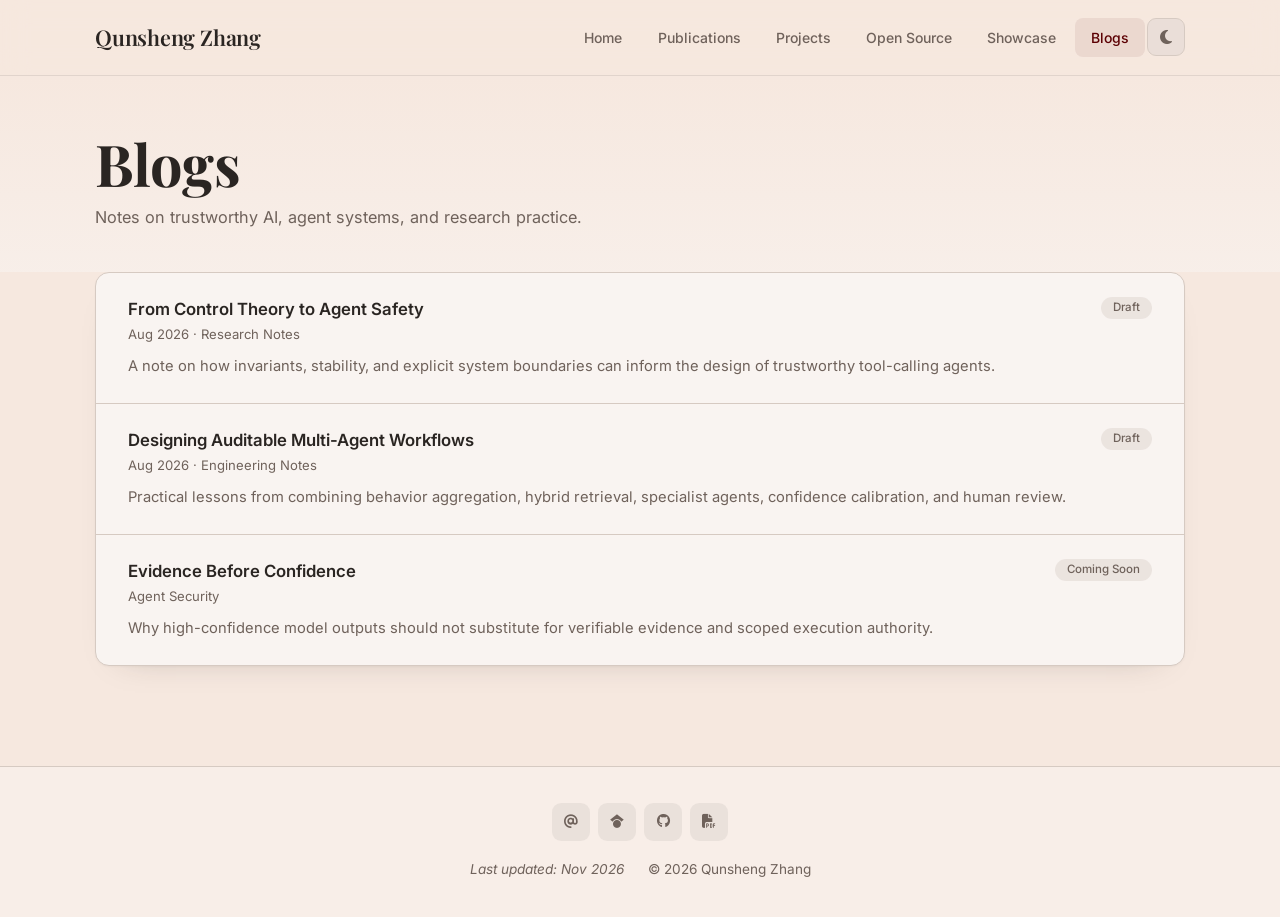
==== commit e578e878: "Add open-source contributions page and nav entry" ====
--- a/blog.html
+++ b/blog.html
@@ -14,7 +14,7 @@
       rel="stylesheet"
     />
     <link rel="icon" href="assets/favicon.svg" type="image/svg+xml" />
-    <link rel="stylesheet" href="styles.css?v=20261106" />
+    <link rel="stylesheet" href="styles.css?v=20261108" />
     <script>
       (function () {
         try {
@@ -26,7 +26,7 @@
     </script>
   </head>
   <body class="bg-light">
-    <nav class="navbar navbar-expand-md navbar-light fixed-top mb-5">
+    <nav class="navbar navbar-expand-lg navbar-light fixed-top mb-5">
       <div class="container">
         <a class="navbar-brand" href="index.html">Qunsheng Zhang</a>
         
@@ -35,6 +35,7 @@
             <li class="nav-item"><a class="nav-link" href="index.html">Home</a></li>
             <li class="nav-item"><a class="nav-link" href="publications.html">Publications</a></li>
             <li class="nav-item"><a class="nav-link" href="projects.html">Projects</a></li>
+            <li class="nav-item"><a class="nav-link" href="opensource.html">Open Source</a></li>
             <li class="nav-item"><a class="nav-link" href="showcase.html">Showcase</a></li>
             <li class="nav-item active"><a class="nav-link" href="blog.html">Blogs</a></li>
           </ul>
@@ -95,10 +96,10 @@
           <a href="mailto:qunsheng815@gmail.com" aria-label="Email"><i class="fas fa-at"></i></a>
           <a href="https://scholar.google.com/citations?user=bciwAu0AAAAJ&amp;hl=zh-CN&amp;authuser=1" target="_blank" rel="noreferrer" aria-label="Google Scholar"><i class="fa-brands fa-google-scholar"></i></a>
           <a href="https://github.com/Qunsheng-Zhang" target="_blank" rel="noreferrer" aria-label="GitHub"><i class="fab fa-github"></i></a>
-          <a href="assets/Qunsheng-Zhang-Resume.pdf?v=202610" target="_blank" aria-label="Curriculum Vitae"><i class="fas fa-file-pdf"></i></a>
+          <a href="assets/Qunsheng-Zhang-Resume.pdf?v=202611" target="_blank" aria-label="Curriculum Vitae"><i class="fas fa-file-pdf"></i></a>
         </div>
         <div class="footer-meta">
-          <span><i>Last updated: Oct 2026</i></span>
+          <span><i>Last updated: Nov 2026</i></span>
           <span>© <span id="year"></span> Qunsheng Zhang</span>
         </div>
       </div>
@@ -106,6 +107,6 @@
     <script src="https://cdnjs.cloudflare.com/ajax/libs/jquery/3.5.1/jquery.min.js"></script>
     <script src="https://cdnjs.cloudflare.com/ajax/libs/popper.js/1.14.7/umd/popper.min.js"></script>
     <script src="https://cdnjs.cloudflare.com/ajax/libs/twitter-bootstrap/4.6.0/js/bootstrap.min.js"></script>
-    <script src="script.js?v=20261106"></script>
+    <script src="script.js?v=20261108"></script>
   </body>
 </html>
--- a/styles.css
+++ b/styles.css
@@ -658,9 +658,9 @@
 
 .timeline-item img {
   flex: none;
-  width: 22px;
-  height: 22px;
-  margin-top: 0.3rem;
+  width: 25px;
+  height: 25px;
+  margin-top: 0.25rem;
   object-fit: contain;
 }
 
@@ -702,6 +702,13 @@
   font-style: normal;
   white-space: nowrap;
   font-variant-numeric: tabular-nums;
+}
+
+.timeline-note {
+  margin: 0.35rem 0 0;
+  color: var(--muted-fg);
+  font-size: 0.8rem;
+  line-height: 1.55;
 }
 
 .news-item {
@@ -950,6 +957,88 @@
   margin-left: auto;
 }
 
+
+/* Featured project */
+.feature-panel {
+  margin-bottom: 1.5rem;
+}
+
+.feature-head {
+  display: flex;
+  align-items: flex-start;
+  justify-content: space-between;
+  gap: 2rem;
+}
+
+.feature-intro {
+  min-width: 0;
+}
+
+.feature-title {
+  margin: 0.25rem 0 0.4rem;
+  font-size: clamp(1.5rem, 2.5vw, 2rem);
+  line-height: 1.25;
+}
+
+.feature-meta {
+  margin: 0;
+  color: var(--muted-fg);
+  font-size: 0.88rem;
+}
+
+.feature-stat {
+  flex: none;
+  padding-left: 1.6rem;
+  border-left: 1px solid var(--border);
+  text-align: right;
+}
+
+.feature-stat strong {
+  display: block;
+  color: var(--primary);
+  font-family: var(--serif);
+  font-size: clamp(2.6rem, 5vw, 3.4rem);
+  font-weight: 700;
+  line-height: 1;
+}
+
+.feature-stat span {
+  display: block;
+  max-width: 132px;
+  margin-top: 0.35rem;
+  color: var(--muted-fg);
+  font-size: 0.75rem;
+  line-height: 1.4;
+}
+
+.feature-summary {
+  max-width: 860px;
+  margin: 1.25rem 0 1.5rem;
+  color: var(--muted-fg);
+  font-size: 0.95rem;
+  line-height: 1.7;
+}
+
+.feature-grid {
+  display: grid;
+  grid-template-columns: repeat(2, minmax(0, 1fr));
+  gap: 1.25rem 2.25rem;
+  padding-top: 1.4rem;
+  border-top: 1px solid var(--divider);
+}
+
+.feature-grid h5 {
+  margin-bottom: 0.2rem;
+  font-size: 0.95rem;
+}
+
+.feature-grid p {
+  margin: 0;
+  color: var(--muted-fg);
+  font-size: 0.88rem;
+  line-height: 1.6;
+}
+
 /* ------------------------------------------------------------------
    Badges & buttons
 ------------------------------------------------------------------ */
@@ -1119,6 +1208,11 @@
   color: var(--fg);
 }
 
+/* Dark-mode logos */
+:root[data-theme="dark"] .timeline-item img[src$="bocom.png"] {
+  filter: brightness(1.7) saturate(1.25);
+}
+
 /* Dark-mode media dimming */
 :root[data-theme="dark"] .pub-cover img,
 :root[data-theme="dark"] .project-cover,
@@ -1237,6 +1331,26 @@
     align-items: flex-start;
     flex-direction: column;
     gap: 0.35rem;
+  }
+
+  .feature-head {
+    flex-direction: column;
+    gap: 1.25rem;
+  }
+
+  .feature-stat {
+    padding-left: 0;
+    border-left: 0;
+    text-align: left;
+  }
+
+  .feature-stat span {
+    max-width: none;
+  }
+
+  .feature-grid {
+    grid-template-columns: 1fr;
+    gap: 1rem;
   }
 
   .card-body {
